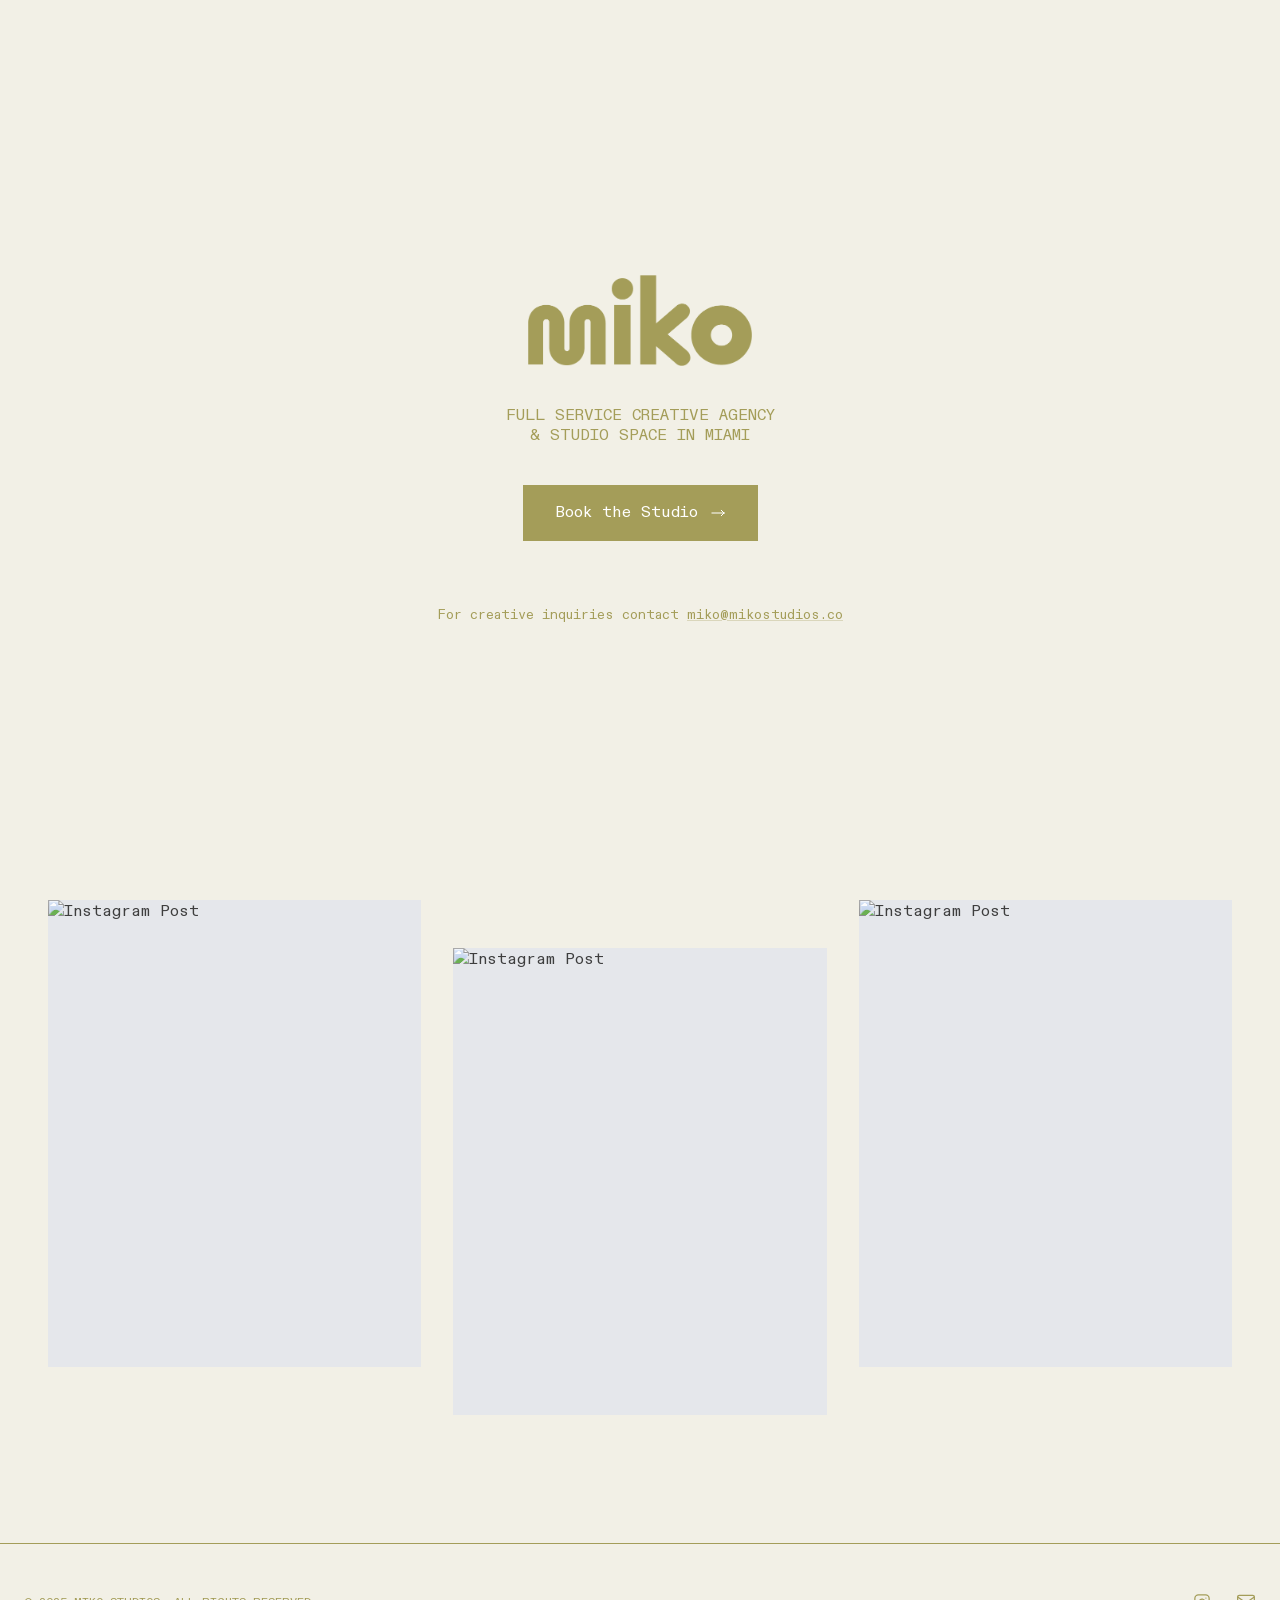
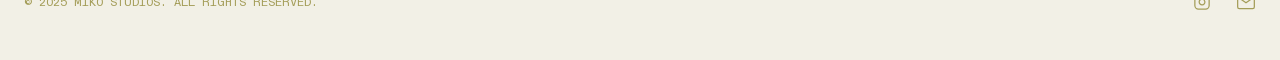
==== index.html @ 75630a6c "first commit" ====
<!DOCTYPE html>
<html lang="en">

<head>
    <meta charset="UTF-8">
    <meta name="viewport" content="width=device-width, initial-scale=1.0">
    <title>Miko Studios | Creative Agency</title>
    <meta name="description" content="Full service creative agency + studio in Miami.">

    <!-- Open Graph / Facebook -->
    <meta property="og:type" content="website">
    <meta property="og:url" content="https://mikostudios.co/">
    <meta property="og:title" content="Miko Studios | Creative Agency">
    <meta property="og:description" content="Full service creative agency + studio in Miami.">
    <meta property="og:image" content="https://mikostudios.co/img/og-image.jpg">

    <!-- Twitter -->
    <meta property="twitter:card" content="summary_large_image">
    <meta property="twitter:url" content="https://mikostudios.co/">
    <meta property="twitter:title" content="Miko Studios | Creative Agency">
    <meta property="twitter:description" content="Full service creative agency + studio in Miami.">
    <meta property="twitter:image" content="https://mikostudios.co/img/og-image.jpg">

    <!-- Favicon -->
    <link rel="icon" type="image/png" href="./favicon.png">

    <!-- Google Fonts -->
    <link rel="preconnect" href="https://fonts.googleapis.com">
    <link rel="preconnect" href="https://fonts.gstatic.com" crossorigin>
    <link
        href="https://fonts.googleapis.com/css2?family=Cormorant+Garamond:ital,wght@0,300;0,400;0,600;1,400&family=Montserrat:wght@300;400;500&family=Space+Mono:wght@400&display=swap"
        rel="stylesheet">

    <!-- CSS (Pure/Native) -->
    <link href="./css/style.css" rel="stylesheet">
</head>

<body>

    <!-- Hero Section -->
    <section class="hero">
        <div class="hero-content">

            <div class="hero-logo-container">
                <img src="./miko-logo.png" alt="Miko Studios" class="hero-logo">
            </div>

            <p class="hero-description">
                FULL SERVICE CREATIVE AGENCY <br>& STUDIO SPACE IN MIAMI
            </p>

            <div class="btn-wrapper">
                <a href="https://mikostudios.as.me/" class="btn">
                    <span>Book the Studio</span>
                    <svg fill="none" stroke="currentColor" viewBox="0 0 24 24">
                        <path stroke-linecap="square" stroke-linejoin="miter" stroke-width="1.5"
                            d="M17 8l4 4m0 0l-4 4m4-4H3"></path>
                    </svg>
                </a>
            </div>

            <p class="contact-text">
                For creative inquiries contact <a href="mailto:miko@mikostudios.co"
                    class="contact-link">miko@mikostudios.co</a>
            </p>
        </div>
    </section>

    <!-- Instagram Feed Section -->
    <section class="gallery">
        <div class="container">
            <!-- Contenedor del Feed de Instagram -->
            <div id="custom-instafeed" class="gallery-grid">
                <!-- Placeholders de Carga -->
                <div class="gallery-item loading">
                    <div class="gallery-img loading-placeholder"></div>
                </div>
                <div class="gallery-item loading">
                    <div class="gallery-img loading-placeholder"></div>
                </div>
                <div class="gallery-item loading">
                    <div class="gallery-img loading-placeholder"></div>
                </div>
            </div>
        </div>
    </section>

    <!-- Footer -->
    <footer class="footer">
        <div class="copyright">
            © 2025 MIKO STUDIOS. ALL RIGHTS RESERVED.
        </div>
        <div class="social-links">
            <a href="http://instagram.com/mikostudios.co/" class="social-icon" aria-label="Instagram">
                <svg class="icon-svg" fill="none" stroke="currentColor" viewBox="-2 -2 28 28">
                    <rect x="2" y="2" width="20" height="20" rx="5" ry="5" stroke-width="1.75" stroke-linecap="round"
                        stroke-linejoin="round"></rect>
                    <path d="M16 11.37A4 4 0 1 1 12.63 8 4 4 0 0 1 16 11.37z" stroke-width="1.75" stroke-linecap="round"
                        stroke-linejoin="round"></path>
                    <line x1="17.5" y1="6.5" x2="17.51" y2="6.5" stroke-width="1.75" stroke-linecap="round"
                        stroke-linejoin="round"></line>
                </svg>
            </a>
            <a href="mailto:miko@mikostudios.co" class="social-icon" aria-label="Email">
                <svg class="icon-svg" fill="none" stroke="currentColor" viewBox="0 0 24 24">
                    <path d="M4 4h16c1.1 0 2 .9 2 2v12c0 1.1-.9 2-2 2H4c-1.1 0-2-.9-2-2V6c0-1.1.9-2 2-2z"
                        stroke-width="1.5" stroke-linecap="round" stroke-linejoin="round"></path>
                    <polyline points="22,6 12,13 2,6" stroke-width="1.5" stroke-linecap="round" stroke-linejoin="round">
                    </polyline>
                </svg>
            </a>
        </div>
    </footer>

    <!-- Instagram JSON Script (Sin Tokens en el Frontend) -->
    <script>
        document.addEventListener('DOMContentLoaded', () => {
            const feedContainer = document.getElementById('custom-instafeed');

            const fetchInstagramPosts = async () => {
                try {
                    // Lee el archivo local generado por nuestro script
                    const response = await fetch('./data/instagram.json');

                    if (!response.ok) {
                        throw new Error('No se pudo cargar el feed local');
                    }

                    const data = await response.json();

                    if (data && data.length > 0) {
                        feedContainer.innerHTML = ''; // Limpiar placeholders

                        // Solo tomamos los primeros 3 usando slice por seguridad
                        data.slice(0, 3).forEach(post => {
                            const postHtml = `
                                <div class="gallery-item">
                                    <a href="${post.permalink}" target="_blank" rel="noopener noreferrer">
                                        <img src="${post.media_url}" alt="Instagram Post" class="gallery-img">
                                    </a>
                                </div>
                            `;
                            feedContainer.insertAdjacentHTML('beforeend', postHtml);
                        });
                    }
                } catch (error) {
                    console.error('Error cargando el feed de Instagram local:', error);
                    feedContainer.innerHTML = '<p style="text-align:center; padding: 2rem; font-family: var(--font-mono); font-size: 0.8rem; color: var(--color-olive);">Feed de Instagram temporalmente no disponible.</p>';
                }
            };

            fetchInstagramPosts();
        });
    </script>
</body>

</html>
---- css/style.css ----
@font-face {
    font-family: 'ABCDiatypeMono';
    src: url('../fonts/ABCDiatypeMonoVariable-Trial.ttf') format('truetype');
    font-weight: 100 900;
    font-style: normal;
    font-display: swap;
}

:root {
    /* Colors */
    --color-cream: #F2F0E6;
    --color-charcoal: #2C2C2C;
    --color-olive: rgb(164, 157, 89);
    --color-olive-light: rgba(164, 157, 89, 0.3);
    --color-white: #ffffff;
    --color-gray-200: #e5e7eb;
    --color-terracotta: #AF8A69;

    /* Fonts */
    --font-serif: 'Cormorant Garamond', serif;
    --font-sans: 'ABCDiatypeMono', sans-serif;
    --font-mono: 'ABCDiatypeMono', monospace;

    /* Spacing */
    --spacing-sm: 0.5rem;
    /* 8px */
    --spacing-md: 1rem;
    /* 16px */
    --spacing-lg: 2rem;
    /* 32px */
    --spacing-xl: 4rem;
    /* 64px */
    --spacing-2xl: 8rem;
    /* 128px */

    /* Layout */
    --max-width: 1280px;
    /* max-w-7xl approx */
    --container-padding: 1.5rem;
}

/* Reset & Base */
*,
*::before,
*::after {
    box-sizing: border-box;
    margin: 0;
    padding: 0;
}

body {
    background-color: var(--color-cream);
    color: var(--color-charcoal);
    font-family: var(--font-sans);
    line-height: 1.5;
    -webkit-font-smoothing: antialiased;
    overflow-x: hidden;
}

::selection {
    background-color: var(--color-olive);
    color: var(--color-white);
}

img {
    display: block;
    max-width: 100%;
    height: auto;
}

a {
    text-decoration: none;
    color: inherit;
}

/* Typography Utilities */
.font-serif {
    font-family: var(--font-serif);
}

.font-sans {
    font-family: var(--font-sans);
}

.font-mono {
    font-family: var(--font-mono);
}

.sr-only {
    position: absolute;
    width: 1px;
    height: 1px;
    padding: 0;
    margin: -1px;
    overflow: hidden;
    clip: rect(0, 0, 0, 0);
    white-space: nowrap;
    border-width: 0;
}

/* Navigation */
.nav {
    position: absolute;
    top: 0;
    width: 100%;
    padding: 2rem;
    display: flex;
    justify-content: flex-end;
    align-items: center;
    z-index: 50;
}

.nav-meta {
    font-family: var(--font-mono);
    font-size: 0.75rem;
    letter-spacing: 0.1em;
    text-transform: uppercase;
    opacity: 0.6;
}

/* Hero Section */
.hero {
    position: relative;
    min-height: 100vh;
    display: flex;
    flex-direction: column;
    justify-content: center;
    align-items: center;
    padding: 1.5rem;
    text-align: center;
}

.hero-content {
    z-index: 10;
    display: flex;
    flex-direction: column;
    align-items: center;
    gap: 1.5rem;
    max-width: 56rem;
    /* max-w-4xl */
    margin: 0 auto;

    /* Animation */
    opacity: 0;
    transform: translateY(20px);
    animation: fadeInUp 1s ease-out forwards;
}

.hero-label {
    font-family: var(--font-mono);
    font-size: 1rem;
    color: var(--color-olive);
    letter-spacing: 0;
    margin-bottom: 1.5rem;
}

.hero-logo-container {
    width: 100%;
    display: flex;
    justify-content: center;
}

.hero-logo {
    width: 33.333%;
    height: auto;
    object-fit: contain;
}

@media (min-width: 768px) {
    .hero-logo {
        width: 40%;
    }
}

.hero-description {
    font-family: var(--font-mono);
    font-size: 0.875rem;
    /* text-sm */
    color: var(--color-olive);
    line-height: 1.2;
    max-width: 32rem;
    /* max-w-lg */
    margin-top: 1rem;
    letter-spacing: 0;
}

@media (min-width: 768px) {
    .hero-description {
        font-size: 1rem;
    }
}

/* Button */
.btn-wrapper {
    margin-top: 1rem;
}

.btn {
    position: relative;
    display: inline-flex;
    align-items: center;
    gap: 0.75rem;
    padding: 1rem 2rem;
    background-color: var(--color-olive);
    color: var(--color-white);
    font-family: var(--font-sans);
    font-size: 1rem;
    letter-spacing: 0;
    transition: background-color 0.5s ease-out;
}

.btn:hover {
    background-color: var(--color-terracotta);
}

.btn svg {
    width: 1rem;
    height: 1rem;
    transition: transform 0.3s ease;
}

.btn:hover svg {
    transform: translateX(4px);
}

/* Contact Text */
.contact-text {
    margin-top: 2.5rem;
    font-family: var(--font-mono);
    font-size: 0.85rem;
    color: var(--color-olive);
}

.contact-link {
    text-decoration: underline;
    text-decoration-color: var(--color-olive-light);
    transition: color 0.3s;
}

/* Gallery Section */
.gallery {
    padding: 0 1rem 5rem 1rem;
}

@media (min-width: 768px) {
    .gallery {
        padding: 0 3rem 8rem 3rem;
    }
}

.container {
    max-width: var(--max-width);
    margin: 0 auto;
}

.gallery-grid {
    display: grid;
    grid-template-columns: 1fr;
    gap: 1rem;
}

@media (min-width: 768px) {
    .gallery-grid {
        grid-template-columns: repeat(3, 1fr);
        gap: 2rem;
    }
}

.gallery-item {
    position: relative;
    overflow: hidden;
    background-color: var(--color-gray-200);
    aspect-ratio: 4/5;
}

/* Masonry Offset for Center Item */
@media (min-width: 768px) {
    .gallery-item:nth-child(2) {
        margin-top: 3rem;
    }
}

.gallery-img {
    width: 100%;
    height: 100%;
    object-fit: cover;
    opacity: 0.9;
    filter: grayscale(10%);
    transition: transform 0.7s ease-out, opacity 0.3s ease, filter 0.3s ease;
}

.gallery-item:hover .gallery-img {
    transform: scale(1.05);
    opacity: 1;
    filter: grayscale(0);
}

/* Footer */
.footer {
    padding: 3rem 1.5rem;
    border-top: 1px solid var(--color-olive);
    display: flex;
    flex-direction: column;
    align-items: center;
    gap: 1.5rem;
}

@media (min-width: 768px) {
    .footer {
        flex-direction: row;
        justify-content: space-between;
    }
}

.copyright {
    font-size: 0.75rem;
    font-family: var(--font-mono);
    color: var(--color-olive);
}

.social-links {
    display: flex;
    gap: 1.5rem;
}

.social-icon {
    color: var(--color-olive);
    transition: color 0.3s;
}

.social-icon:hover {
    color: var(--color-charcoal);
}

.icon-svg {
    width: 1.25rem;
    height: 1.25rem;
    /* fill or stroke is handled by SVG attributes */
    display: block;
}

/* Animations */
@keyframes fadeInUp {
    0% {
        opacity: 0;
        transform: translateY(20px);
    }

    100% {
        opacity: 1;
        transform: translateY(0);
    }
}

/* Instagram Feed Placeholders */
.gallery-img.loading-placeholder {
    background: linear-gradient(90deg, var(--color-gray-200) 25%, #f3f4f6 50%, var(--color-gray-200) 75%);
    background-size: 200% 100%;
    animation: shimmer 1.5s infinite;
}

@keyframes shimmer {
    0% {
        background-position: 200% 0;
    }
    100% {
        background-position: -200% 0;
    }
}
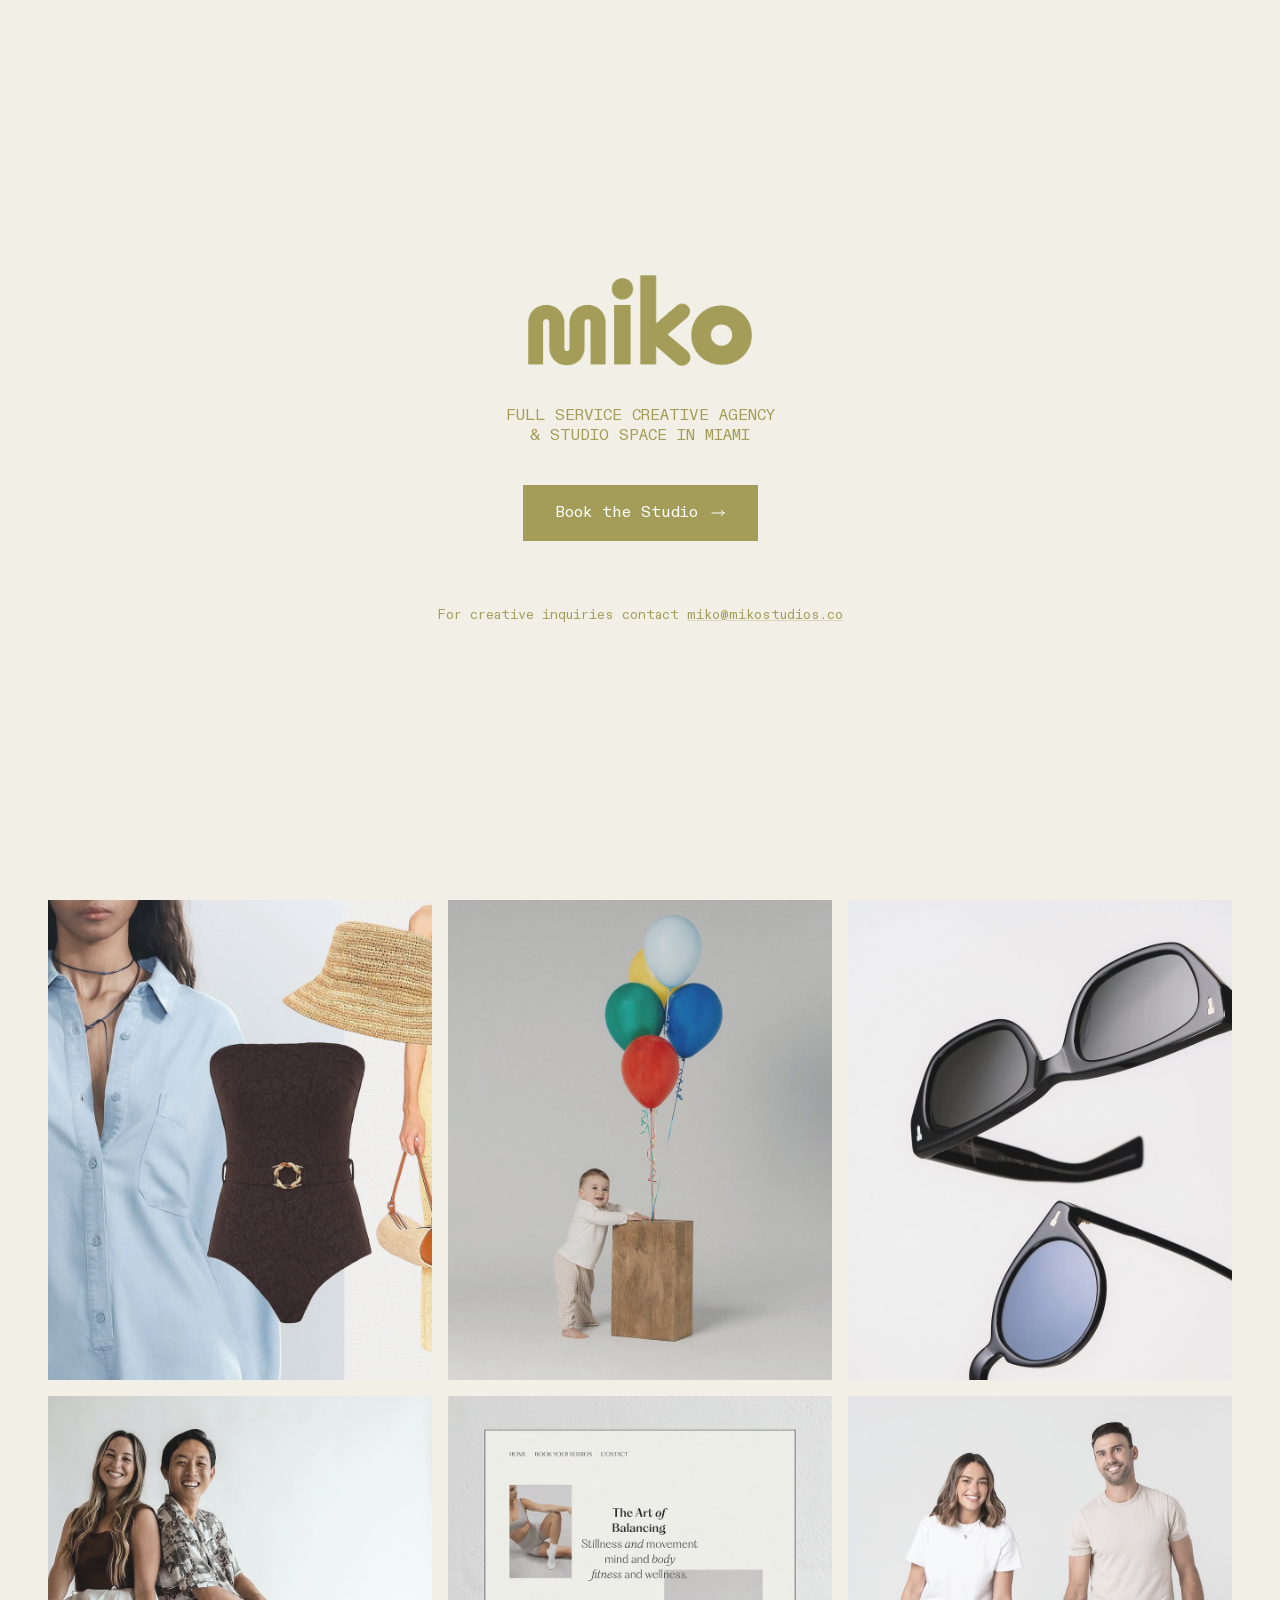
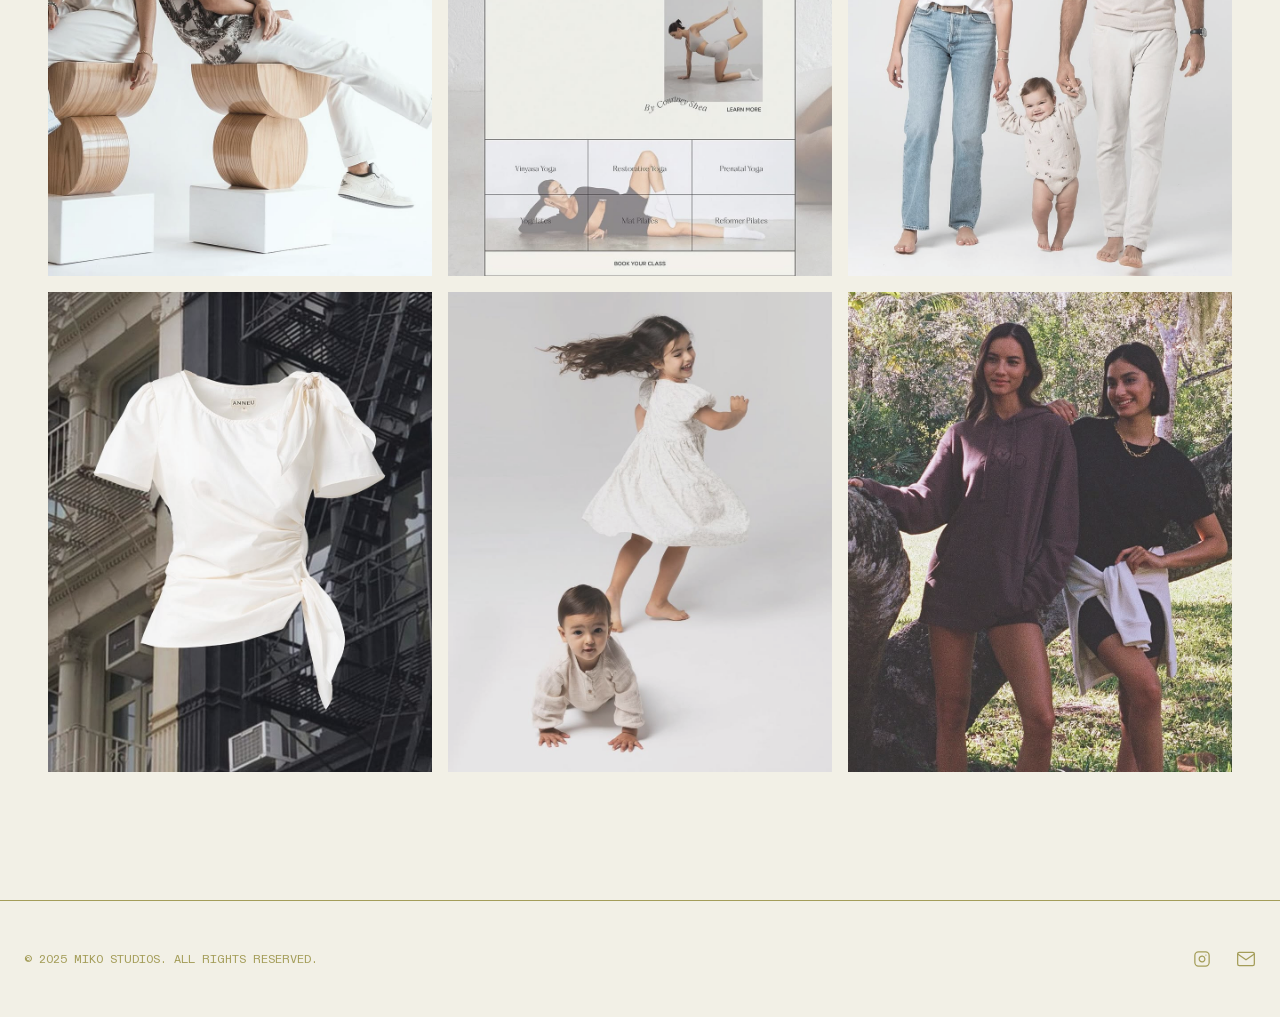
==== commit ee015b44: "update grid to 3x3 and sync local images" ====
--- a/index.html
+++ b/index.html
@@ -81,6 +81,24 @@
                 <div class="gallery-item loading">
                     <div class="gallery-img loading-placeholder"></div>
                 </div>
+                <div class="gallery-item loading">
+                    <div class="gallery-img loading-placeholder"></div>
+                </div>
+                <div class="gallery-item loading">
+                    <div class="gallery-img loading-placeholder"></div>
+                </div>
+                <div class="gallery-item loading">
+                    <div class="gallery-img loading-placeholder"></div>
+                </div>
+                <div class="gallery-item loading">
+                    <div class="gallery-img loading-placeholder"></div>
+                </div>
+                <div class="gallery-item loading">
+                    <div class="gallery-img loading-placeholder"></div>
+                </div>
+                <div class="gallery-item loading">
+                    <div class="gallery-img loading-placeholder"></div>
+                </div>
             </div>
         </div>
     </section>
@@ -131,8 +149,8 @@
                     if (data && data.length > 0) {
                         feedContainer.innerHTML = ''; // Limpiar placeholders
 
-                        // Solo tomamos los primeros 3 usando slice por seguridad
-                        data.slice(0, 3).forEach(post => {
+                        // Mostrar 9 posts max (grid de 3x3)
+                        data.slice(0, 9).forEach(post => {
                             const postHtml = `
                                 <div class="gallery-item">
                                     <a href="${post.permalink}" target="_blank" rel="noopener noreferrer">
--- a/css/style.css
+++ b/css/style.css
@@ -255,14 +255,14 @@
 
 .gallery-grid {
     display: grid;
-    grid-template-columns: 1fr;
-    gap: 1rem;
+    grid-template-columns: repeat(3, 1fr);
+    gap: 4px;
+    /* Instagram-like minimal gap */
 }
 
 @media (min-width: 768px) {
     .gallery-grid {
-        grid-template-columns: repeat(3, 1fr);
-        gap: 2rem;
+        gap: 1rem;
     }
 }
 
@@ -271,13 +271,6 @@
     overflow: hidden;
     background-color: var(--color-gray-200);
     aspect-ratio: 4/5;
-}
-
-/* Masonry Offset for Center Item */
-@media (min-width: 768px) {
-    .gallery-item:nth-child(2) {
-        margin-top: 3rem;
-    }
 }
 
 .gallery-img {
@@ -363,6 +356,7 @@
     0% {
         background-position: 200% 0;
     }
+
     100% {
         background-position: -200% 0;
     }
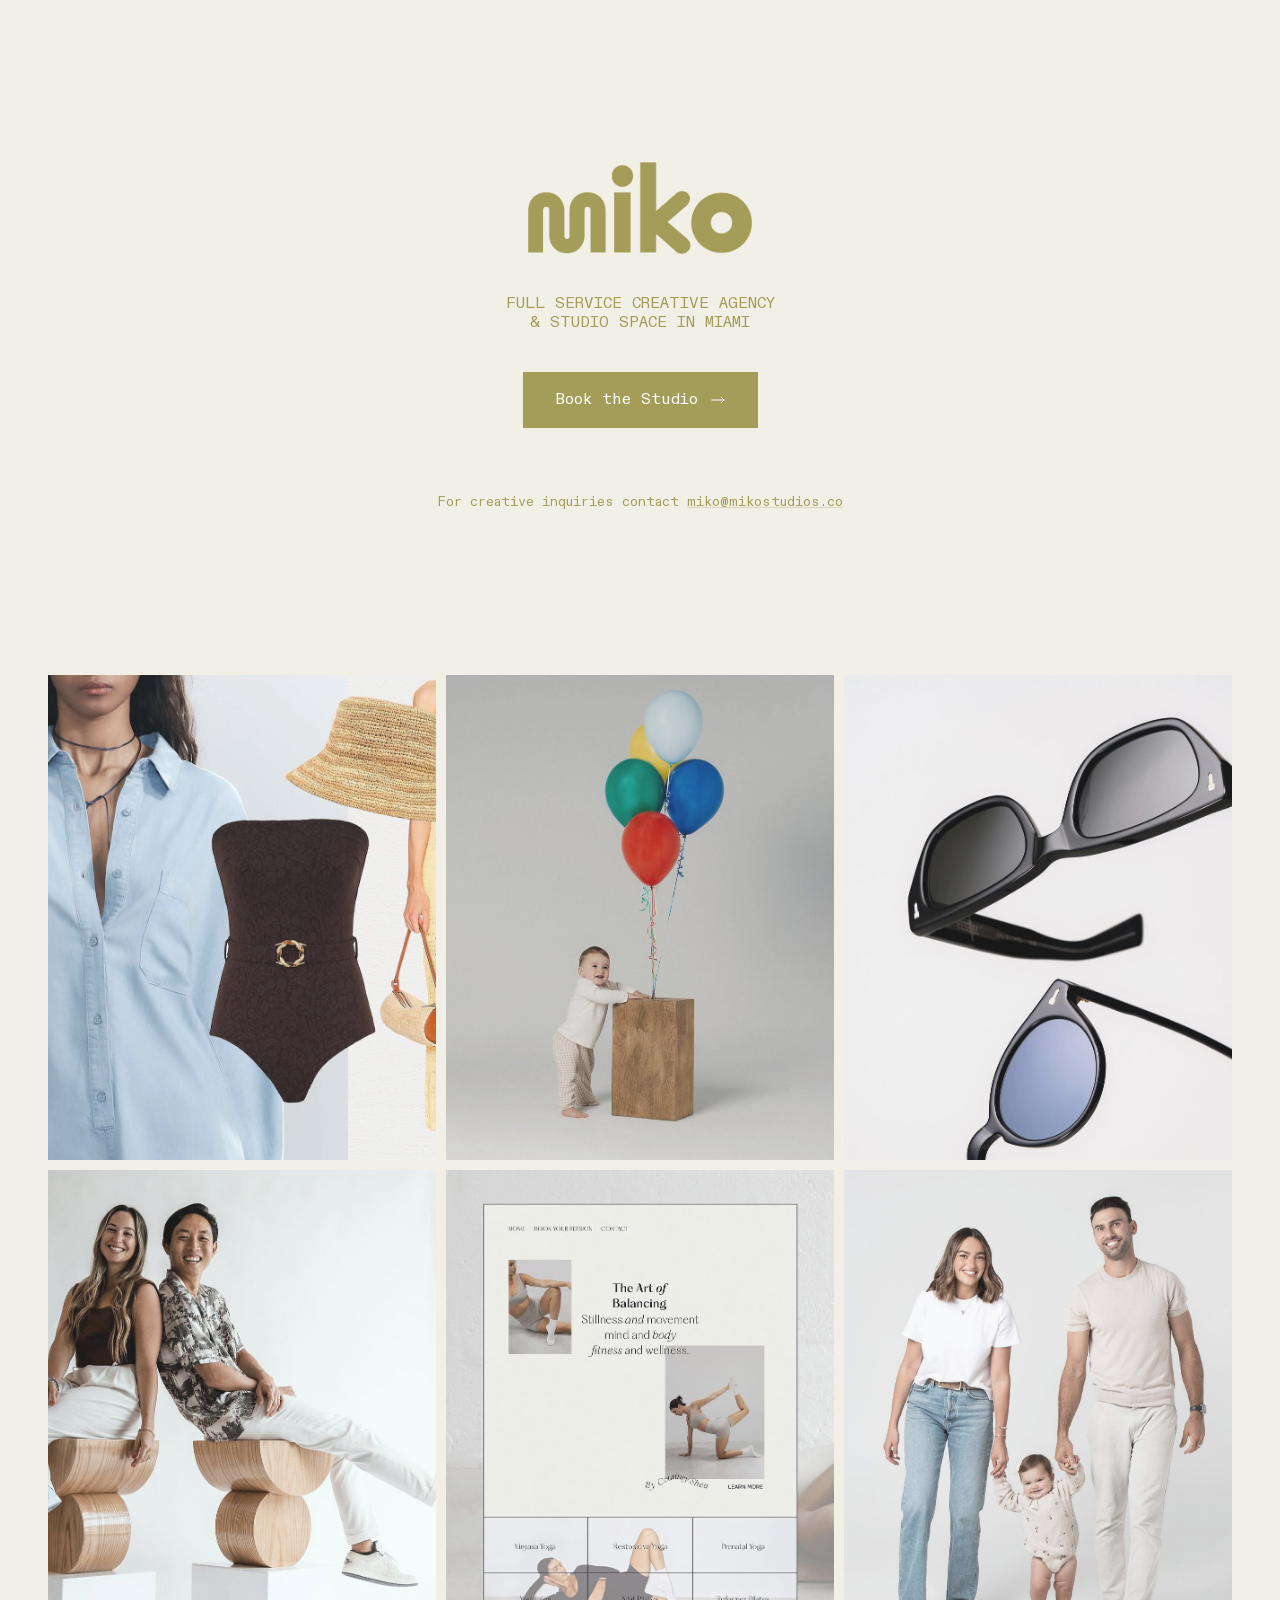
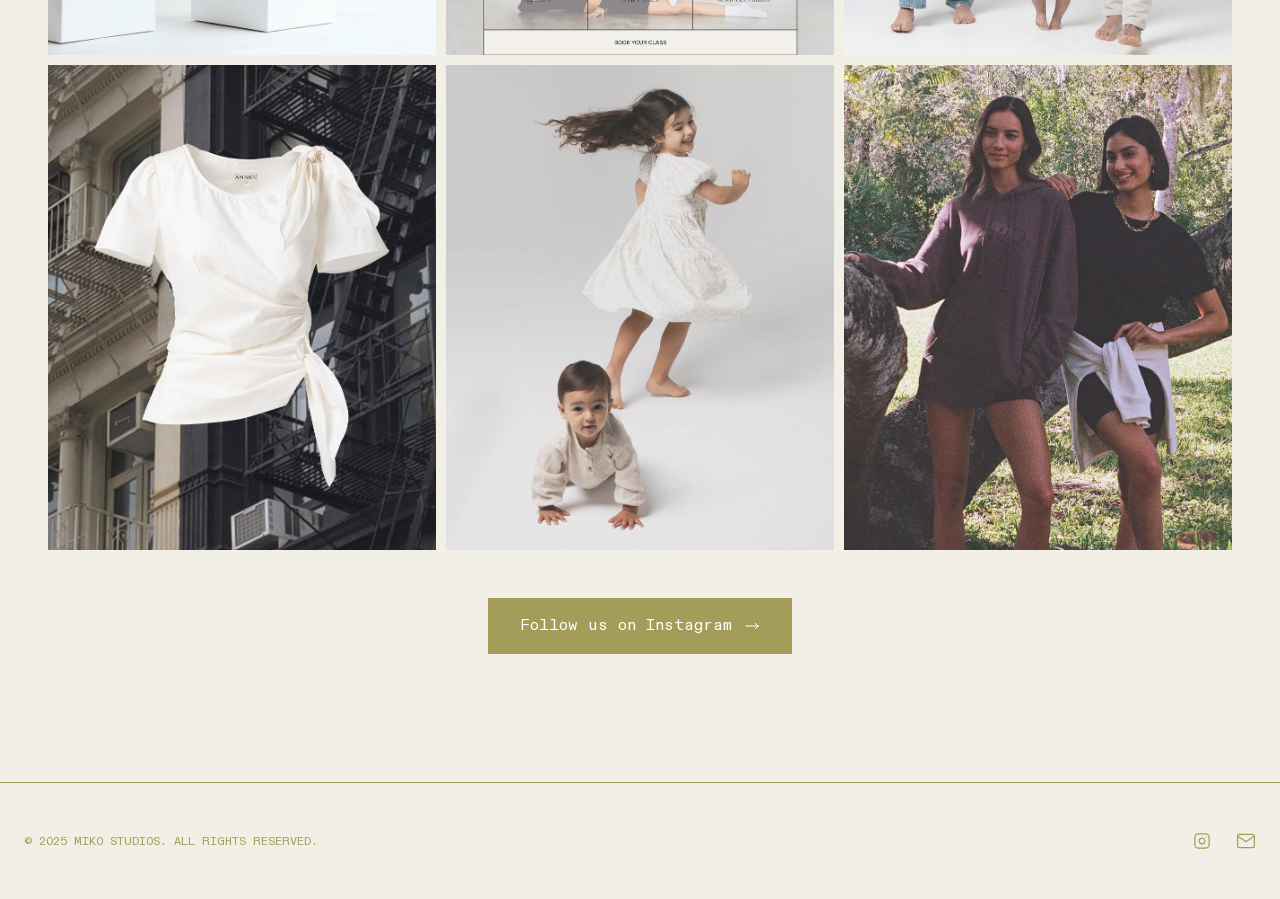
==== commit 86254745: "add instagram follow button below grid" ====
--- a/index.html
+++ b/index.html
@@ -100,6 +100,16 @@
                     <div class="gallery-img loading-placeholder"></div>
                 </div>
             </div>
+
+            <div class="btn-wrapper" style="text-align: center; margin-top: 3rem;">
+                <a href="https://instagram.com/mikostudios.co/" target="_blank" rel="noopener noreferrer" class="btn">
+                    <span>Follow us on Instagram</span>
+                    <svg fill="none" stroke="currentColor" viewBox="0 0 24 24">
+                        <path stroke-linecap="square" stroke-linejoin="miter" stroke-width="1.5"
+                            d="M17 8l4 4m0 0l-4 4m4-4H3"></path>
+                    </svg>
+                </a>
+            </div>
         </div>
     </section>
 
--- a/css/style.css
+++ b/css/style.css
@@ -121,7 +121,7 @@
 /* Hero Section */
 .hero {
     position: relative;
-    min-height: 100vh;
+    min-height: 75vh;
     display: flex;
     flex-direction: column;
     justify-content: center;
@@ -256,14 +256,9 @@
 .gallery-grid {
     display: grid;
     grid-template-columns: repeat(3, 1fr);
-    gap: 4px;
+    gap: 10px;
     /* Instagram-like minimal gap */
-}
-
-@media (min-width: 768px) {
-    .gallery-grid {
-        gap: 1rem;
-    }
+    width: 100%;
 }
 
 .gallery-item {
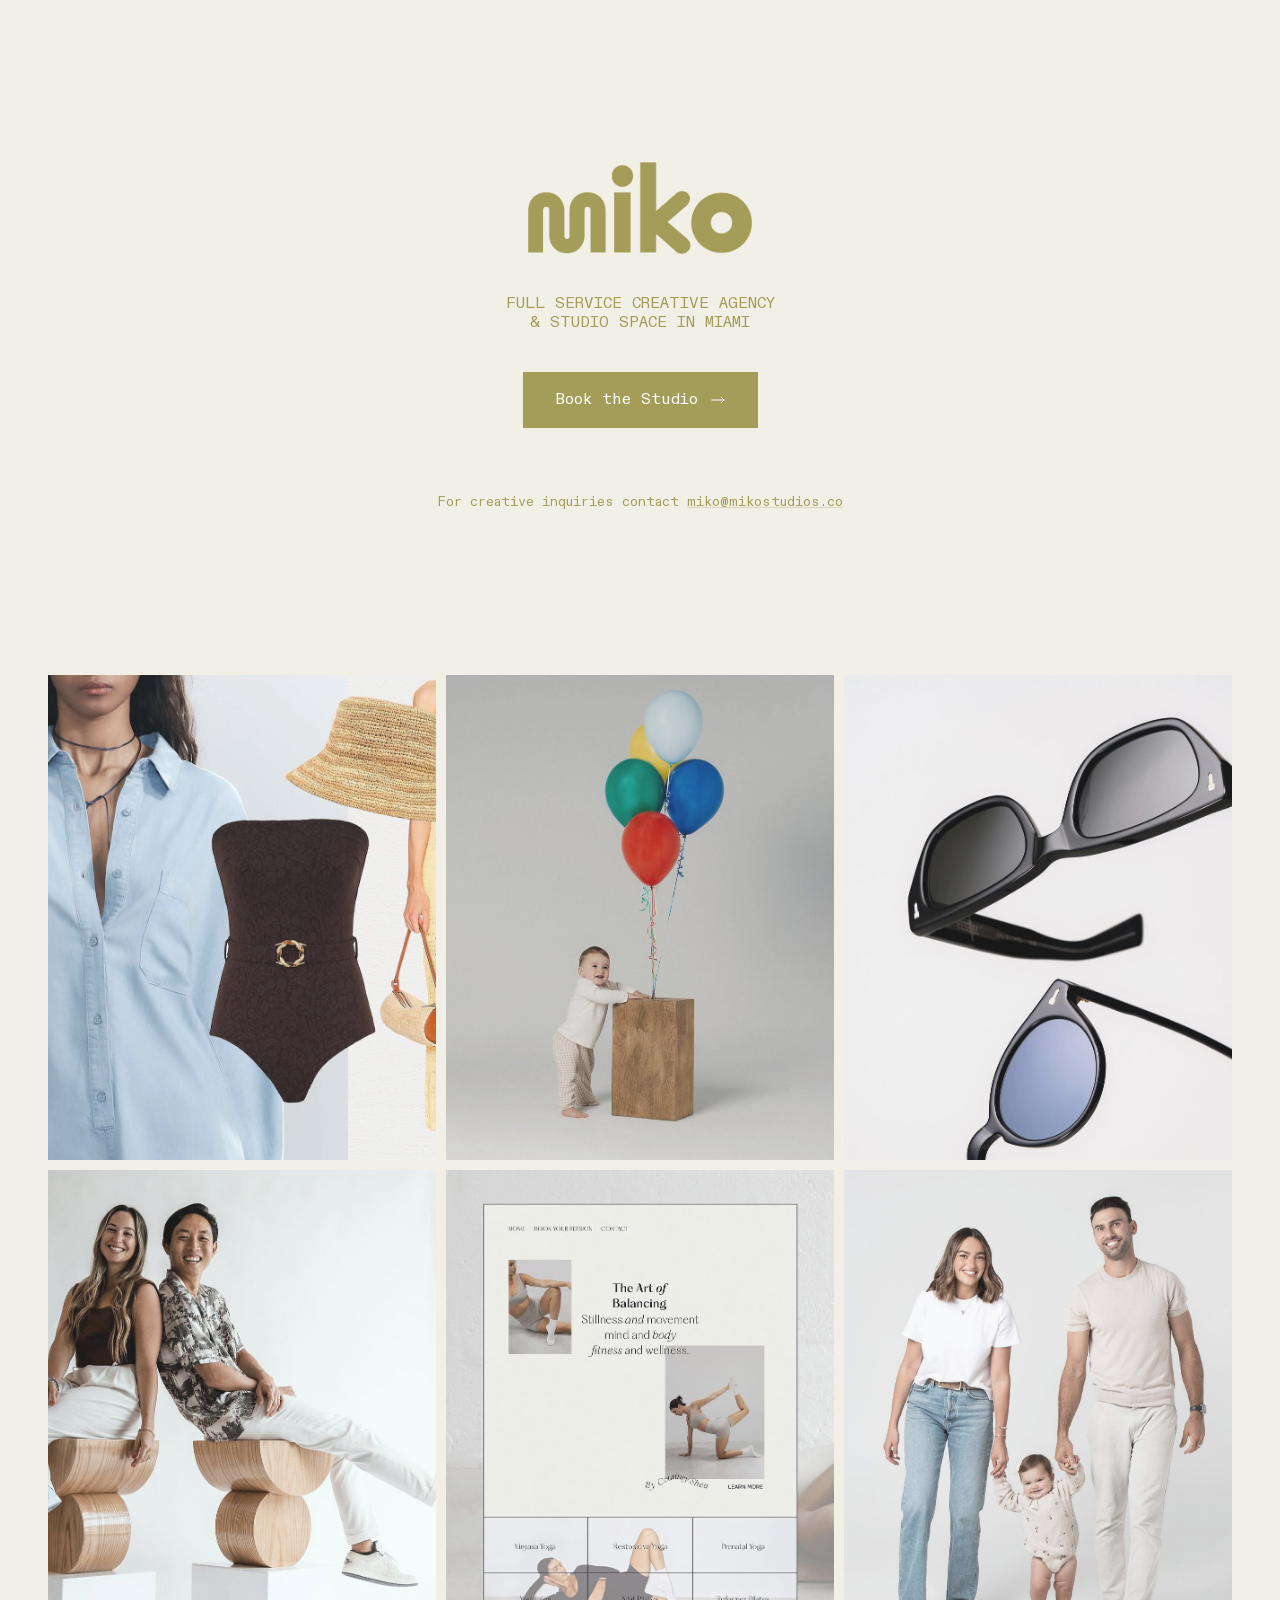
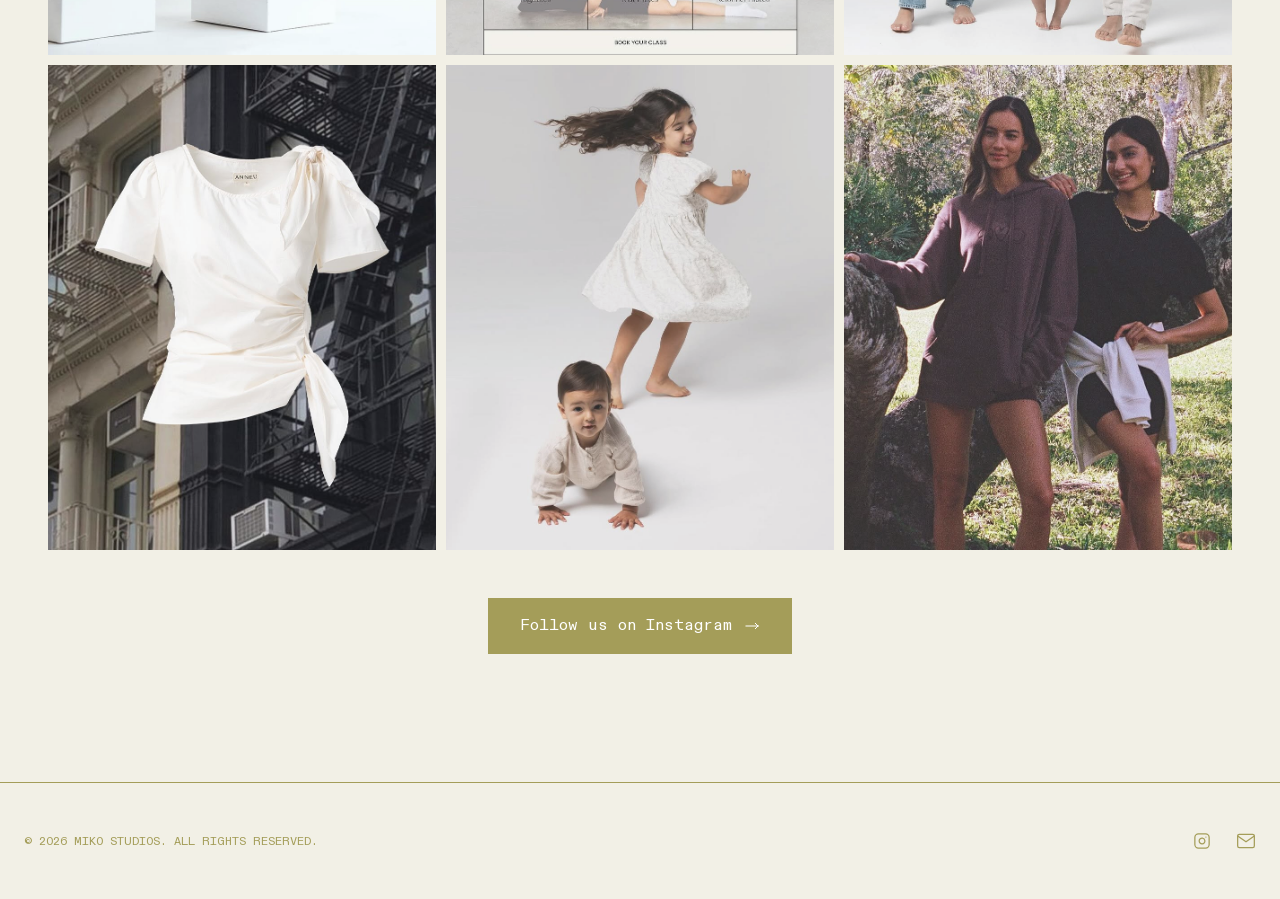
==== commit ec6b3f10: "feat: add favicon, README, SEO improvements, and best practices cleanup - Add favicon (ico, png, app" ====
--- a/index.html
+++ b/index.html
@@ -5,33 +5,38 @@
     <meta charset="UTF-8">
     <meta name="viewport" content="width=device-width, initial-scale=1.0">
     <title>Miko Studios | Creative Agency</title>
-    <meta name="description" content="Full service creative agency + studio in Miami.">
+    <meta name="description" content="Full service creative agency + studio in Miami. Photography, videography, and creative direction.">
+    <meta name="theme-color" content="#F2F0E6">
+    <link rel="canonical" href="https://mikostudios.co/">
 
     <!-- Open Graph / Facebook -->
     <meta property="og:type" content="website">
     <meta property="og:url" content="https://mikostudios.co/">
     <meta property="og:title" content="Miko Studios | Creative Agency">
     <meta property="og:description" content="Full service creative agency + studio in Miami.">
-    <meta property="og:image" content="https://mikostudios.co/img/og-image.jpg">
+    <meta property="og:image" content="https://mikostudios.co/img/miko-studio-1.jpg">
 
     <!-- Twitter -->
     <meta property="twitter:card" content="summary_large_image">
     <meta property="twitter:url" content="https://mikostudios.co/">
     <meta property="twitter:title" content="Miko Studios | Creative Agency">
     <meta property="twitter:description" content="Full service creative agency + studio in Miami.">
-    <meta property="twitter:image" content="https://mikostudios.co/img/og-image.jpg">
+    <meta property="twitter:image" content="https://mikostudios.co/img/miko-studio-1.jpg">
 
     <!-- Favicon -->
-    <link rel="icon" type="image/png" href="./favicon.png">
+    <link rel="icon" type="image/x-icon" href="./favicon.ico">
+    <link rel="icon" type="image/png" sizes="32x32" href="./favicon-32x32.png">
+    <link rel="icon" type="image/png" sizes="16x16" href="./favicon-16x16.png">
+    <link rel="apple-touch-icon" sizes="180x180" href="./apple-touch-icon.png">
+    <link rel="manifest" href="./site.webmanifest">
 
     <!-- Google Fonts -->
     <link rel="preconnect" href="https://fonts.googleapis.com">
     <link rel="preconnect" href="https://fonts.gstatic.com" crossorigin>
-    <link
-        href="https://fonts.googleapis.com/css2?family=Cormorant+Garamond:ital,wght@0,300;0,400;0,600;1,400&family=Montserrat:wght@300;400;500&family=Space+Mono:wght@400&display=swap"
+    <link href="https://fonts.googleapis.com/css2?family=Cormorant+Garamond:ital,wght@0,300;0,400;0,600;1,400&display=swap"
         rel="stylesheet">
 
-    <!-- CSS (Pure/Native) -->
+    <!-- CSS -->
     <link href="./css/style.css" rel="stylesheet">
 </head>
 
@@ -42,7 +47,7 @@
         <div class="hero-content">
 
             <div class="hero-logo-container">
-                <img src="./miko-logo.png" alt="Miko Studios" class="hero-logo">
+                <img src="./miko-logo.png" alt="Miko Studios Logo" class="hero-logo" width="562" height="229">
             </div>
 
             <p class="hero-description">
@@ -52,7 +57,7 @@
             <div class="btn-wrapper">
                 <a href="https://mikostudios.as.me/" class="btn">
                     <span>Book the Studio</span>
-                    <svg fill="none" stroke="currentColor" viewBox="0 0 24 24">
+                    <svg fill="none" stroke="currentColor" viewBox="0 0 24 24" width="16" height="16" aria-hidden="true">
                         <path stroke-linecap="square" stroke-linejoin="miter" stroke-width="1.5"
                             d="M17 8l4 4m0 0l-4 4m4-4H3"></path>
                     </svg>
@@ -67,11 +72,9 @@
     </section>
 
     <!-- Instagram Feed Section -->
-    <section class="gallery">
+    <section class="gallery" aria-label="Instagram Feed">
         <div class="container">
-            <!-- Contenedor del Feed de Instagram -->
             <div id="custom-instafeed" class="gallery-grid">
-                <!-- Placeholders de Carga -->
                 <div class="gallery-item loading">
                     <div class="gallery-img loading-placeholder"></div>
                 </div>
@@ -104,7 +107,7 @@
             <div class="btn-wrapper" style="text-align: center; margin-top: 3rem;">
                 <a href="https://instagram.com/mikostudios.co/" target="_blank" rel="noopener noreferrer" class="btn">
                     <span>Follow us on Instagram</span>
-                    <svg fill="none" stroke="currentColor" viewBox="0 0 24 24">
+                    <svg fill="none" stroke="currentColor" viewBox="0 0 24 24" width="16" height="16" aria-hidden="true">
                         <path stroke-linecap="square" stroke-linejoin="miter" stroke-width="1.5"
                             d="M17 8l4 4m0 0l-4 4m4-4H3"></path>
                     </svg>
@@ -116,11 +119,11 @@
     <!-- Footer -->
     <footer class="footer">
         <div class="copyright">
-            © 2025 MIKO STUDIOS. ALL RIGHTS RESERVED.
+            &copy; <span id="year"></span> MIKO STUDIOS. ALL RIGHTS RESERVED.
         </div>
         <div class="social-links">
-            <a href="http://instagram.com/mikostudios.co/" class="social-icon" aria-label="Instagram">
-                <svg class="icon-svg" fill="none" stroke="currentColor" viewBox="-2 -2 28 28">
+            <a href="https://instagram.com/mikostudios.co/" target="_blank" rel="noopener noreferrer" class="social-icon" aria-label="Instagram">
+                <svg class="icon-svg" fill="none" stroke="currentColor" viewBox="-2 -2 28 28" aria-hidden="true">
                     <rect x="2" y="2" width="20" height="20" rx="5" ry="5" stroke-width="1.75" stroke-linecap="round"
                         stroke-linejoin="round"></rect>
                     <path d="M16 11.37A4 4 0 1 1 12.63 8 4 4 0 0 1 16 11.37z" stroke-width="1.75" stroke-linecap="round"
@@ -130,7 +133,7 @@
                 </svg>
             </a>
             <a href="mailto:miko@mikostudios.co" class="social-icon" aria-label="Email">
-                <svg class="icon-svg" fill="none" stroke="currentColor" viewBox="0 0 24 24">
+                <svg class="icon-svg" fill="none" stroke="currentColor" viewBox="0 0 24 24" aria-hidden="true">
                     <path d="M4 4h16c1.1 0 2 .9 2 2v12c0 1.1-.9 2-2 2H4c-1.1 0-2-.9-2-2V6c0-1.1.9-2 2-2z"
                         stroke-width="1.5" stroke-linecap="round" stroke-linejoin="round"></path>
                     <polyline points="22,6 12,13 2,6" stroke-width="1.5" stroke-linecap="round" stroke-linejoin="round">
@@ -140,31 +143,33 @@
         </div>
     </footer>
 
-    <!-- Instagram JSON Script (Sin Tokens en el Frontend) -->
+    <!-- Instagram Feed Script -->
     <script>
+        // Dynamic copyright year
+        document.getElementById('year').textContent = new Date().getFullYear();
+
+        // Instagram Feed Loader
         document.addEventListener('DOMContentLoaded', () => {
             const feedContainer = document.getElementById('custom-instafeed');
 
             const fetchInstagramPosts = async () => {
                 try {
-                    // Lee el archivo local generado por nuestro script
                     const response = await fetch('./data/instagram.json');
 
                     if (!response.ok) {
-                        throw new Error('No se pudo cargar el feed local');
+                        throw new Error('Could not load local feed');
                     }
 
                     const data = await response.json();
 
                     if (data && data.length > 0) {
-                        feedContainer.innerHTML = ''; // Limpiar placeholders
+                        feedContainer.innerHTML = '';
 
-                        // Mostrar 9 posts max (grid de 3x3)
                         data.slice(0, 9).forEach(post => {
                             const postHtml = `
                                 <div class="gallery-item">
                                     <a href="${post.permalink}" target="_blank" rel="noopener noreferrer">
-                                        <img src="${post.media_url}" alt="Instagram Post" class="gallery-img">
+                                        <img src="${post.media_url}" alt="Miko Studios Instagram post" class="gallery-img" loading="lazy">
                                     </a>
                                 </div>
                             `;
@@ -172,8 +177,8 @@
                         });
                     }
                 } catch (error) {
-                    console.error('Error cargando el feed de Instagram local:', error);
-                    feedContainer.innerHTML = '<p style="text-align:center; padding: 2rem; font-family: var(--font-mono); font-size: 0.8rem; color: var(--color-olive);">Feed de Instagram temporalmente no disponible.</p>';
+                    console.error('Error loading Instagram feed:', error);
+                    feedContainer.innerHTML = '<p style="text-align:center; padding: 2rem; font-family: var(--font-mono); font-size: 0.8rem; color: var(--color-olive);">Instagram feed temporarily unavailable.</p>';
                 }
             };
 
@@ -182,4 +187,4 @@
     </script>
 </body>
 
-</html>+</html>
--- a/css/style.css
+++ b/css/style.css
@@ -23,19 +23,13 @@
 
     /* Spacing */
     --spacing-sm: 0.5rem;
-    /* 8px */
     --spacing-md: 1rem;
-    /* 16px */
     --spacing-lg: 2rem;
-    /* 32px */
     --spacing-xl: 4rem;
-    /* 64px */
     --spacing-2xl: 8rem;
-    /* 128px */
 
     /* Layout */
     --max-width: 1280px;
-    /* max-w-7xl approx */
     --container-padding: 1.5rem;
 }
 
@@ -48,12 +42,17 @@
     padding: 0;
 }
 
+html {
+    scroll-behavior: smooth;
+}
+
 body {
     background-color: var(--color-cream);
     color: var(--color-charcoal);
     font-family: var(--font-sans);
     line-height: 1.5;
     -webkit-font-smoothing: antialiased;
+    -moz-osx-font-smoothing: grayscale;
     overflow-x: hidden;
 }
 
@@ -73,19 +72,7 @@
     color: inherit;
 }
 
-/* Typography Utilities */
-.font-serif {
-    font-family: var(--font-serif);
-}
-
-.font-sans {
-    font-family: var(--font-sans);
-}
-
-.font-mono {
-    font-family: var(--font-mono);
-}
-
+/* Accessibility */
 .sr-only {
     position: absolute;
     width: 1px;
@@ -98,6 +85,26 @@
     border-width: 0;
 }
 
+/* Focus styles for keyboard navigation */
+a:focus-visible,
+button:focus-visible {
+    outline: 2px solid var(--color-olive);
+    outline-offset: 2px;
+}
+
+/* Typography Utilities */
+.font-serif {
+    font-family: var(--font-serif);
+}
+
+.font-sans {
+    font-family: var(--font-sans);
+}
+
+.font-mono {
+    font-family: var(--font-mono);
+}
+
 /* Navigation */
 .nav {
     position: absolute;
@@ -137,7 +144,6 @@
     align-items: center;
     gap: 1.5rem;
     max-width: 56rem;
-    /* max-w-4xl */
     margin: 0 auto;
 
     /* Animation */
@@ -175,11 +181,9 @@
 .hero-description {
     font-family: var(--font-mono);
     font-size: 0.875rem;
-    /* text-sm */
     color: var(--color-olive);
     line-height: 1.2;
     max-width: 32rem;
-    /* max-w-lg */
     margin-top: 1rem;
     letter-spacing: 0;
 }
@@ -207,6 +211,8 @@
     font-size: 1rem;
     letter-spacing: 0;
     transition: background-color 0.5s ease-out;
+    border: none;
+    cursor: pointer;
 }
 
 .btn:hover {
@@ -237,6 +243,10 @@
     transition: color 0.3s;
 }
 
+.contact-link:hover {
+    color: var(--color-terracotta);
+}
+
 /* Gallery Section */
 .gallery {
     padding: 0 1rem 5rem 1rem;
@@ -257,7 +267,6 @@
     display: grid;
     grid-template-columns: repeat(3, 1fr);
     gap: 10px;
-    /* Instagram-like minimal gap */
     width: 100%;
 }
 
@@ -323,7 +332,6 @@
 .icon-svg {
     width: 1.25rem;
     height: 1.25rem;
-    /* fill or stroke is handled by SVG attributes */
     display: block;
 }
 
@@ -355,4 +363,15 @@
     100% {
         background-position: -200% 0;
     }
-}+}
+
+/* Reduced motion preference */
+@media (prefers-reduced-motion: reduce) {
+    *,
+    *::before,
+    *::after {
+        animation-duration: 0.01ms !important;
+        animation-iteration-count: 1 !important;
+        transition-duration: 0.01ms !important;
+    }
+}
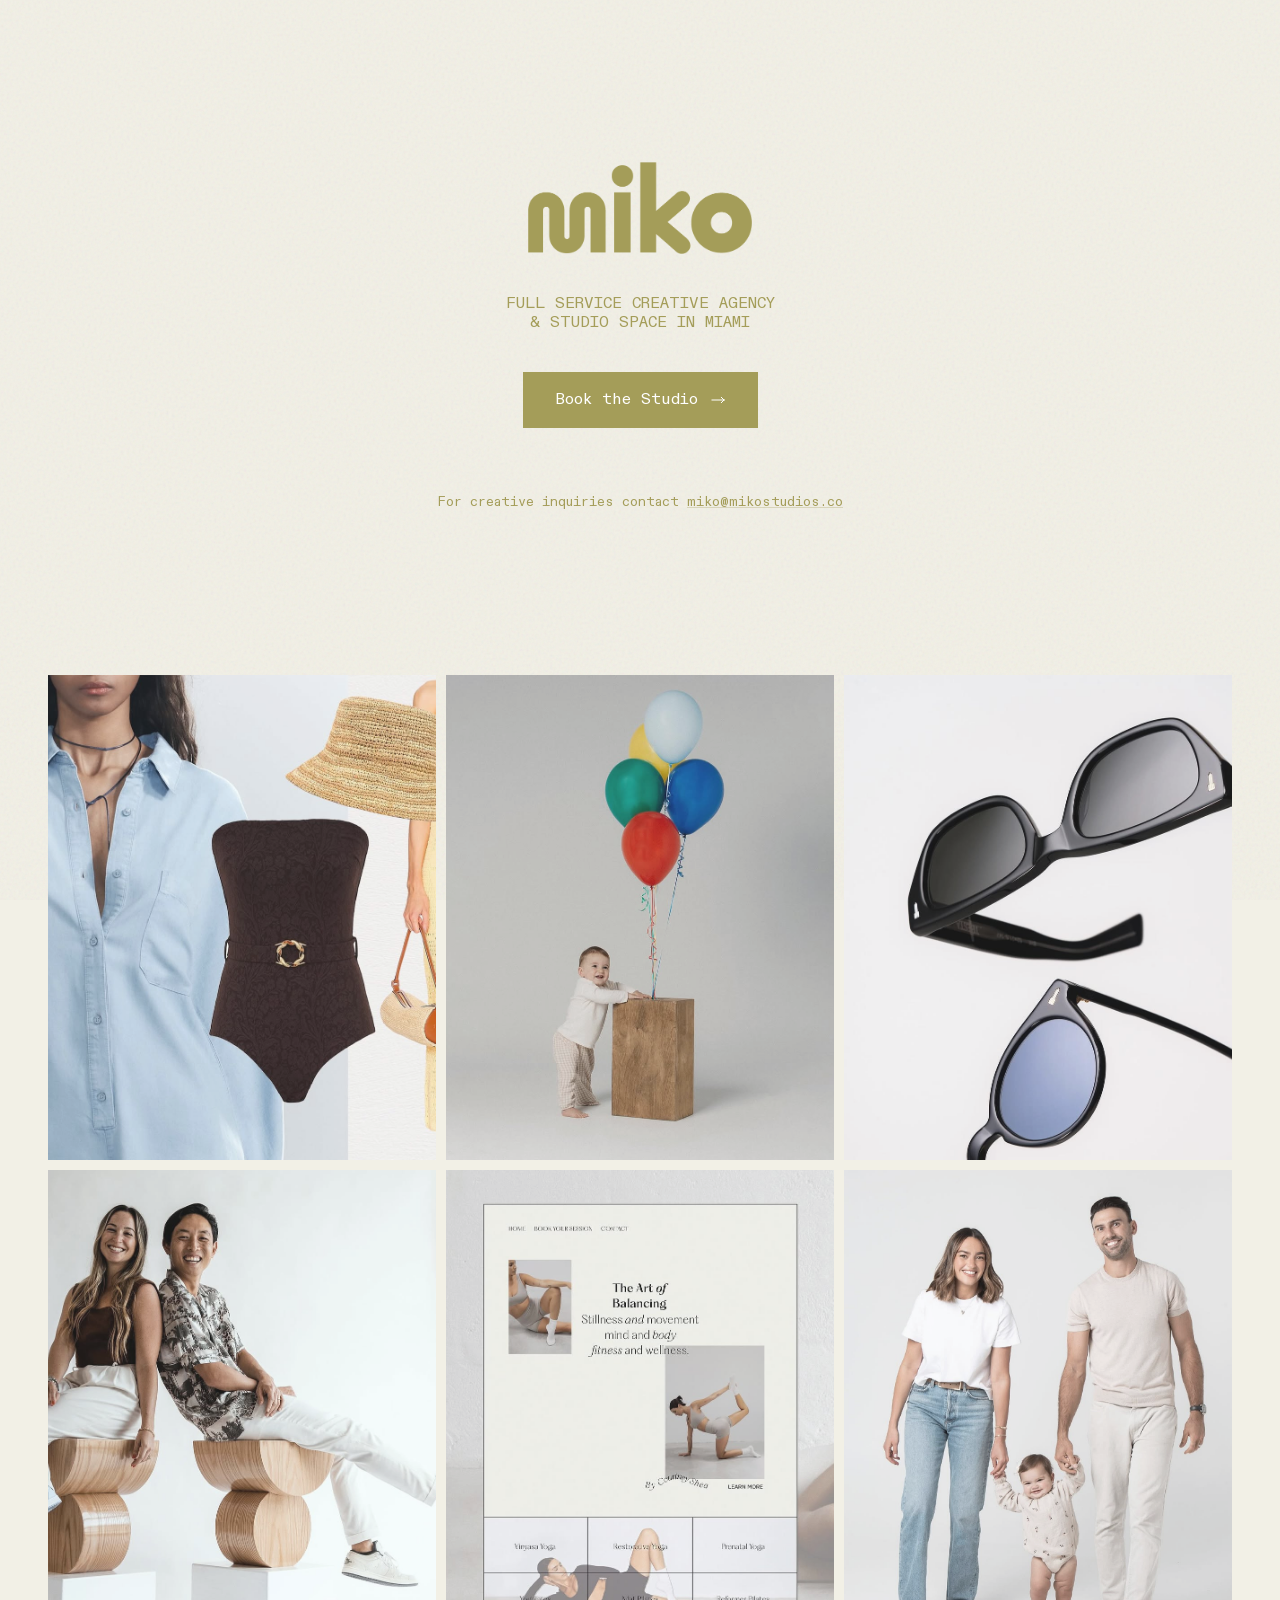
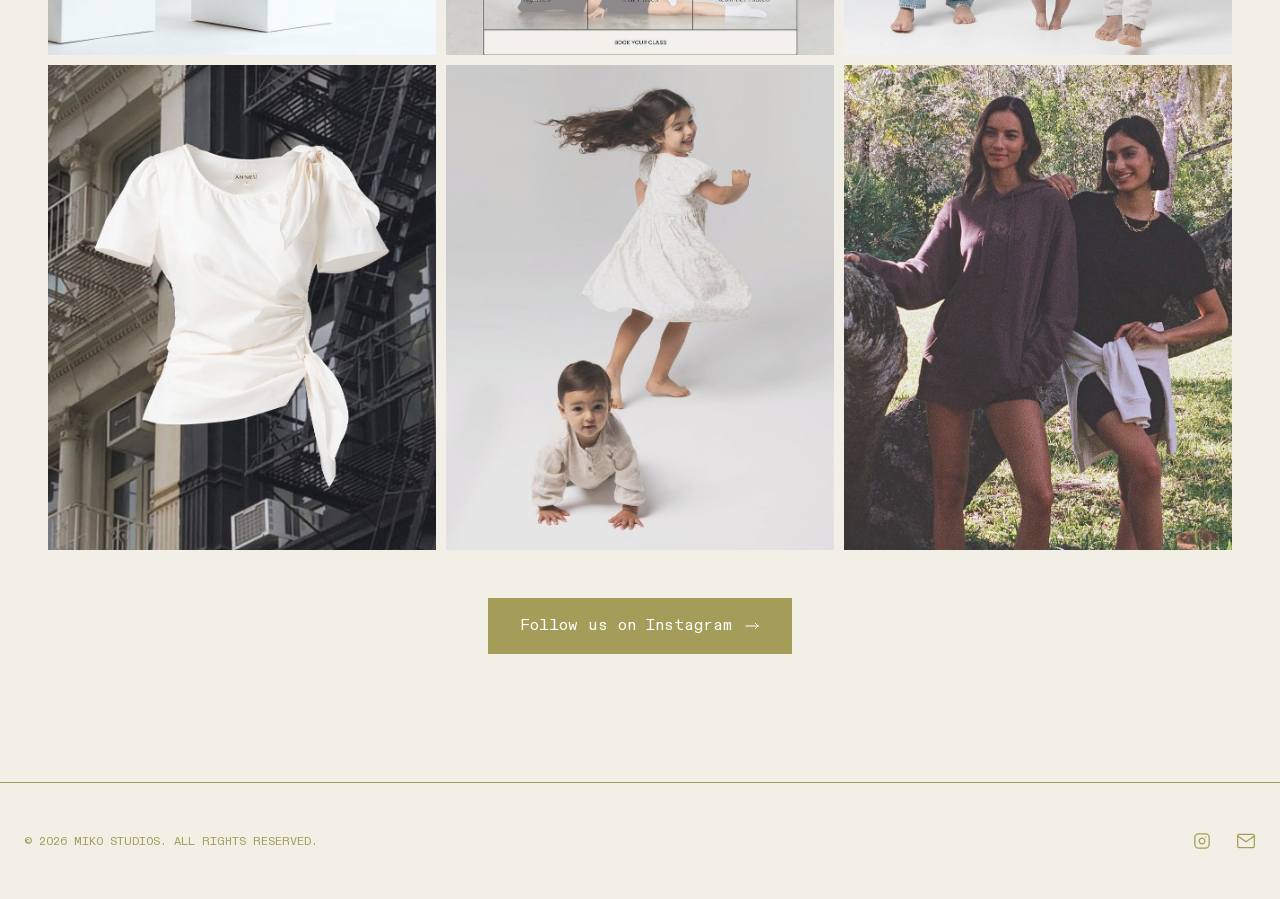
==== commit 72782c7f: "feat: Add Google Analytics tracking script to index.html." ====
--- a/index.html
+++ b/index.html
@@ -38,6 +38,16 @@
 
     <!-- CSS -->
     <link href="./css/style.css" rel="stylesheet">
+
+    <!-- Google tag (gtag.js) -->
+    <script async src="https://www.googletagmanager.com/gtag/js?id=G-3SKXFJRZ46"></script>
+    <script>
+        window.dataLayer = window.dataLayer || [];
+        function gtag(){dataLayer.push(arguments);}
+        gtag('js', new Date());
+
+        gtag('config', 'G-3SKXFJRZ46');
+    </script>
 </head>
 
 <body>
--- a/css/style.css
+++ b/css/style.css
@@ -54,6 +54,20 @@
     -webkit-font-smoothing: antialiased;
     -moz-osx-font-smoothing: grayscale;
     overflow-x: hidden;
+}
+
+/* Background grain effect */
+body::before {
+    content: "";
+    position: fixed;
+    top: 0;
+    left: 0;
+    width: 100vw;
+    height: 100vh;
+    pointer-events: none;
+    z-index: -1;
+    opacity: 0.08;
+    background-image: url("data:image/svg+xml,%3Csvg viewBox='0 0 200 200' xmlns='http://www.w3.org/2000/svg'%3E%3Cfilter id='noiseFilter'%3E%3CfeTurbulence type='fractalNoise' baseFrequency='1.5' numOctaves='3' stitchTiles='stitch'/%3E%3C/filter%3E%3Crect width='100%25' height='100%25' filter='url(%23noiseFilter)'/%3E%3C/svg%3E");
 }
 
 ::selection {
@@ -367,6 +381,7 @@
 
 /* Reduced motion preference */
 @media (prefers-reduced-motion: reduce) {
+
     *,
     *::before,
     *::after {
@@ -374,4 +389,4 @@
         animation-iteration-count: 1 !important;
         transition-duration: 0.01ms !important;
     }
-}
+}
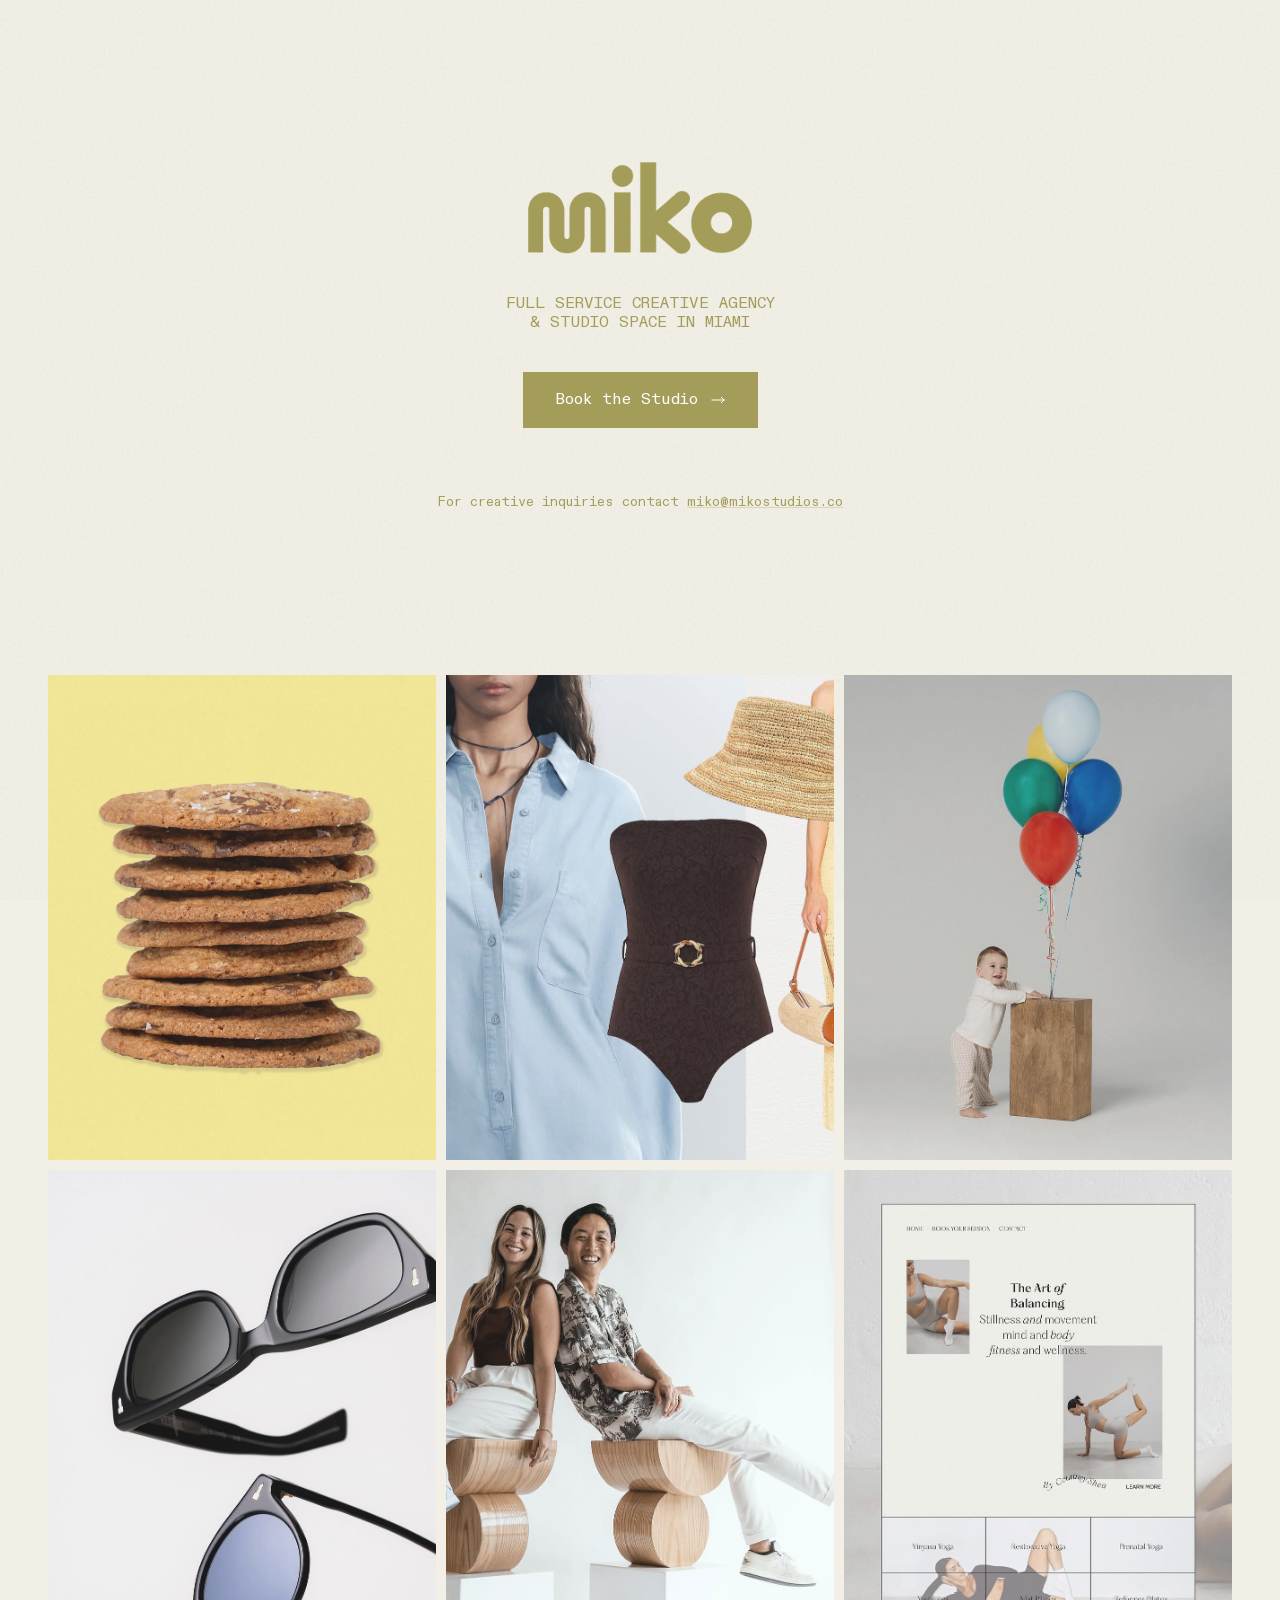
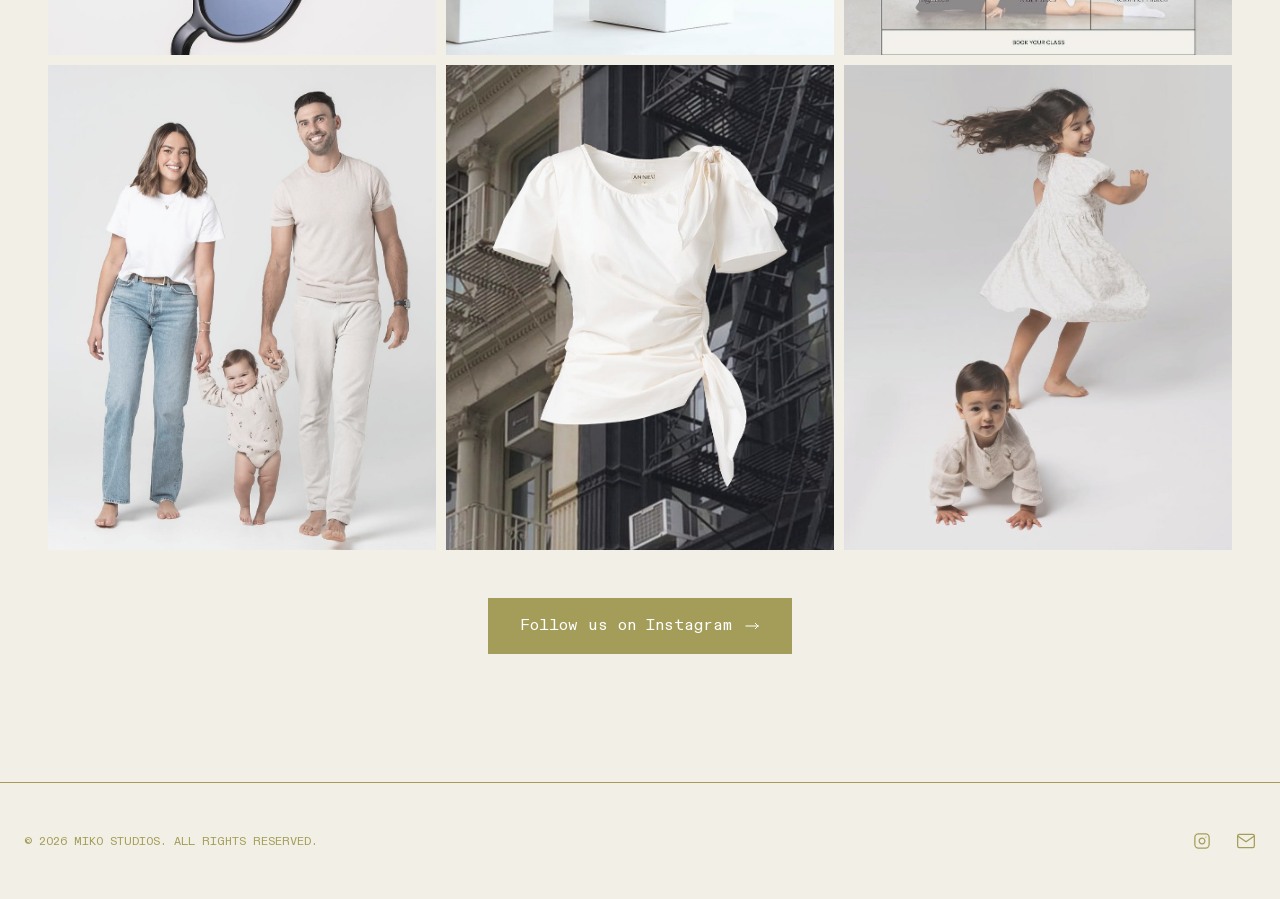
==== commit 1800c492: "Fix gallery layout and clear instagram cache" ====
--- a/index.html
+++ b/index.html
@@ -164,7 +164,8 @@
 
             const fetchInstagramPosts = async () => {
                 try {
-                    const response = await fetch('./data/instagram.json');
+                    const timestamp = new Date().getTime();
+                    const response = await fetch('./data/instagram.json?t=' + timestamp);
 
                     if (!response.ok) {
                         throw new Error('Could not load local feed');
--- a/css/style.css
+++ b/css/style.css
@@ -291,6 +291,12 @@
     aspect-ratio: 4/5;
 }
 
+.gallery-item a {
+    display: block;
+    width: 100%;
+    height: 100%;
+}
+
 .gallery-img {
     width: 100%;
     height: 100%;
